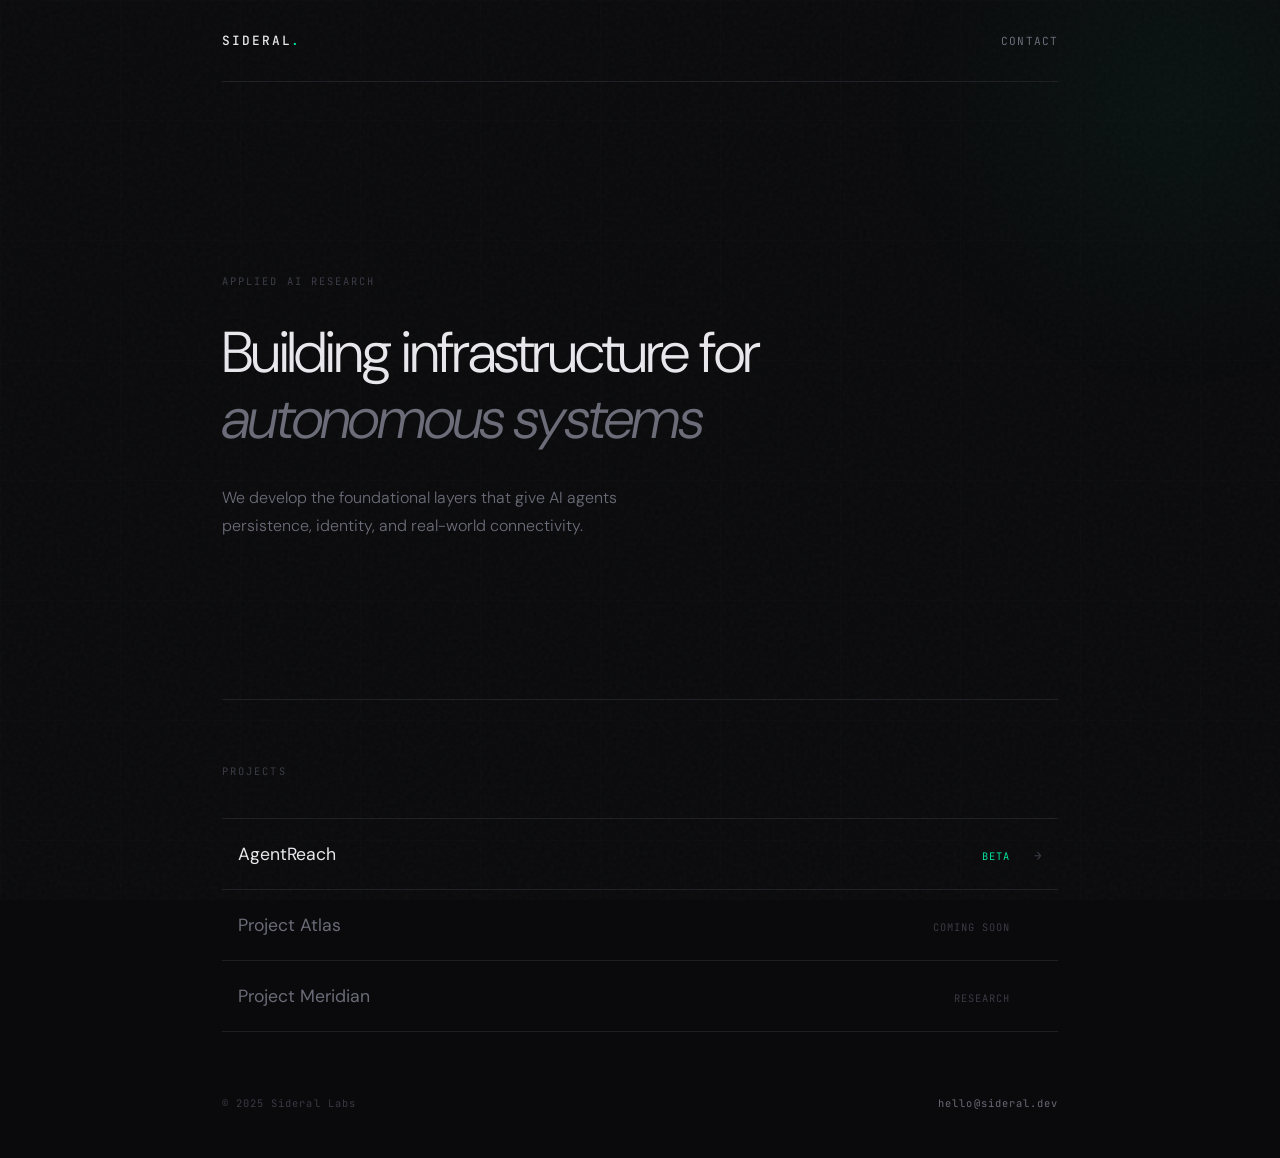
==== index.html @ 16cf985e "initial commit" ====
<!DOCTYPE html>
<html lang="en">
<head>
  <meta charset="UTF-8">
  <meta name="viewport" content="width=device-width, initial-scale=1.0">
  <title>Sideral Labs</title>
  <link rel="preconnect" href="https://fonts.googleapis.com">
  <link rel="preconnect" href="https://fonts.gstatic.com" crossorigin>
  <link href="https://fonts.googleapis.com/css2?family=DM+Sans:ital,opsz,wght@0,9..40,300;0,9..40,400;0,9..40,500;1,9..40,300&family=JetBrains+Mono:wght@300;400;500&display=swap" rel="stylesheet">
  <style>
    *, *::before, *::after { margin: 0; padding: 0; box-sizing: border-box; }

    :root {
      --bg: #0a0a0c;
      --bg-raised: #111114;
      --border: #1e1e24;
      --text: #e8e8ed;
      --text-dim: #6b6b78;
      --text-muted: #3a3a45;
      --accent: #00E5A0;
      --accent-dim: rgba(0, 229, 160, 0.08);
      --mono: 'JetBrains Mono', monospace;
      --sans: 'DM Sans', sans-serif;
    }

    html { font-size: 16px; scroll-behavior: smooth; }

    body {
      background: var(--bg);
      color: var(--text);
      font-family: var(--sans);
      min-height: 100vh;
      overflow-x: hidden;
      position: relative;
    }

    /* Noise overlay */
    body::before {
      content: '';
      position: fixed;
      inset: 0;
      background-image: url("data:image/svg+xml,%3Csvg viewBox='0 0 256 256' xmlns='http://www.w3.org/2000/svg'%3E%3Cfilter id='n'%3E%3CfeTurbulence type='fractalNoise' baseFrequency='0.9' numOctaves='4' stitchTiles='stitch'/%3E%3C/filter%3E%3Crect width='100%25' height='100%25' filter='url(%23n)' opacity='0.03'/%3E%3C/svg%3E");
      pointer-events: none;
      z-index: 9999;
    }

    /* Subtle grid lines */
    body::after {
      content: '';
      position: fixed;
      inset: 0;
      background-image:
        linear-gradient(var(--border) 1px, transparent 1px),
        linear-gradient(90deg, var(--border) 1px, transparent 1px);
      background-size: 120px 120px;
      opacity: 0.15;
      pointer-events: none;
      z-index: 0;
    }

    .container {
      position: relative;
      z-index: 1;
      max-width: 900px;
      margin: 0 auto;
      padding: 0 2rem;
    }

    /* ---- NAV ---- */
    nav {
      padding: 2rem 0;
      display: flex;
      align-items: center;
      justify-content: space-between;
      border-bottom: 1px solid var(--border);
    }

    .logo {
      font-family: var(--mono);
      font-weight: 500;
      font-size: 0.8rem;
      letter-spacing: 0.15em;
      text-transform: uppercase;
      color: var(--text);
      text-decoration: none;
    }

    .logo span {
      color: var(--accent);
    }

    nav a.nav-link {
      font-family: var(--mono);
      font-size: 0.7rem;
      letter-spacing: 0.1em;
      text-transform: uppercase;
      color: var(--text-dim);
      text-decoration: none;
      transition: color 0.3s;
    }

    nav a.nav-link:hover {
      color: var(--accent);
    }

    /* ---- HERO ---- */
    .hero {
      padding: 12rem 0 6rem;
      position: relative;
    }

    .hero-label {
      font-family: var(--mono);
      font-size: 0.65rem;
      letter-spacing: 0.2em;
      text-transform: uppercase;
      color: var(--text-muted);
      margin-bottom: 2rem;
      opacity: 0;
      animation: fadeUp 0.8s ease forwards 0.2s;
    }

    .hero h1 {
      font-family: var(--sans);
      font-weight: 300;
      font-size: clamp(2.4rem, 5vw, 3.6rem);
      line-height: 1.15;
      letter-spacing: -0.03em;
      max-width: 600px;
      opacity: 0;
      animation: fadeUp 0.8s ease forwards 0.4s;
    }

    .hero h1 em {
      font-style: italic;
      color: var(--text-dim);
    }

    .hero-sub {
      margin-top: 2rem;
      font-size: 1rem;
      font-weight: 300;
      color: var(--text-dim);
      line-height: 1.7;
      max-width: 440px;
      opacity: 0;
      animation: fadeUp 0.8s ease forwards 0.6s;
    }

    /* ---- DIVIDER ---- */
    .divider {
      height: 1px;
      background: var(--border);
      margin: 4rem 0;
    }

    /* ---- PROJECTS ---- */
    .projects-header {
      font-family: var(--mono);
      font-size: 0.65rem;
      letter-spacing: 0.2em;
      text-transform: uppercase;
      color: var(--text-muted);
      margin-bottom: 2.5rem;
      opacity: 0;
      animation: fadeUp 0.8s ease forwards 0.8s;
    }

    .project-list {
      list-style: none;
      opacity: 0;
      animation: fadeUp 0.8s ease forwards 1s;
    }

    .project-item {
      display: flex;
      align-items: baseline;
      justify-content: space-between;
      padding: 1.5rem 0;
      border-top: 1px solid var(--border);
      text-decoration: none;
      color: inherit;
      transition: background 0.3s;
      cursor: pointer;
      position: relative;
    }

    .project-item:last-child {
      border-bottom: 1px solid var(--border);
    }

    .project-item::before {
      content: '';
      position: absolute;
      inset: 0;
      background: var(--accent-dim);
      opacity: 0;
      transition: opacity 0.3s;
    }

    .project-item:hover::before {
      opacity: 1;
    }

    .project-item:hover .project-name {
      color: var(--accent);
    }

    .project-item:hover .project-arrow {
      transform: translateX(4px);
      color: var(--accent);
    }

    .project-name {
      font-family: var(--sans);
      font-weight: 400;
      font-size: 1.1rem;
      transition: color 0.3s;
      position: relative;
      z-index: 1;
      padding-left: 1rem;
    }

    .project-meta {
      display: flex;
      align-items: center;
      gap: 1.5rem;
      position: relative;
      z-index: 1;
      padding-right: 1rem;
    }

    .project-status {
      font-family: var(--mono);
      font-size: 0.65rem;
      letter-spacing: 0.1em;
      text-transform: uppercase;
      color: var(--text-muted);
    }

    .project-status.active {
      color: var(--accent);
    }

    .project-arrow {
      font-family: var(--mono);
      font-size: 0.8rem;
      color: var(--text-muted);
      transition: transform 0.3s, color 0.3s;
    }

    /* ---- FOOTER ---- */
    footer {
      padding: 4rem 0 3rem;
      display: flex;
      align-items: center;
      justify-content: space-between;
      opacity: 0;
      animation: fadeUp 0.8s ease forwards 1.2s;
    }

    footer .copyright {
      font-family: var(--mono);
      font-size: 0.65rem;
      letter-spacing: 0.1em;
      color: var(--text-muted);
    }

    footer .contact {
      font-family: var(--mono);
      font-size: 0.65rem;
      letter-spacing: 0.1em;
      color: var(--text-dim);
      text-decoration: none;
      transition: color 0.3s;
    }

    footer .contact:hover {
      color: var(--accent);
    }

    /* ---- GLOW ---- */
    .glow {
      position: fixed;
      top: -200px;
      right: -200px;
      width: 600px;
      height: 600px;
      background: radial-gradient(circle, rgba(0, 229, 160, 0.04) 0%, transparent 70%);
      pointer-events: none;
      z-index: 0;
    }

    /* ---- ANIMATIONS ---- */
    @keyframes fadeUp {
      from { opacity: 0; transform: translateY(16px); }
      to { opacity: 1; transform: translateY(0); }
    }

    /* ---- RESPONSIVE ---- */
    @media (max-width: 600px) {
      .hero { padding: 6rem 0 4rem; }
      .project-meta { gap: 0.8rem; }
      .project-status { display: none; }
      footer { flex-direction: column; gap: 1rem; align-items: flex-start; }
    }
  </style>
</head>
<body>
  <div class="glow"></div>
  <div class="container">
    <nav>
      <a href="/" class="logo">Sideral<span>.</span></a>
      <a href="mailto:hello@sideral.dev" class="nav-link">Contact</a>
    </nav>

    <section class="hero">
      <p class="hero-label">Applied AI Research</p>
      <h1>Building infrastructure for <em>autonomous systems</em></h1>
      <p class="hero-sub">We develop the foundational layers that give AI agents persistence, identity, and real-world connectivity.</p>
    </section>

    <div class="divider"></div>

    <p class="projects-header">Projects</p>

    <ul class="project-list">
      <a href="/agentreach.html" class="project-item">
        <span class="project-name">AgentReach</span>
        <span class="project-meta">
          <span class="project-status active">Beta</span>
          <span class="project-arrow">→</span>
        </span>
      </a>
      <div class="project-item" style="cursor: default;">
        <span class="project-name" style="color: var(--text-dim);">Project Atlas</span>
        <span class="project-meta">
          <span class="project-status">Coming soon</span>
          <span class="project-arrow" style="visibility: hidden;">→</span>
        </span>
      </div>
      <div class="project-item" style="cursor: default;">
        <span class="project-name" style="color: var(--text-dim);">Project Meridian</span>
        <span class="project-meta">
          <span class="project-status">Research</span>
          <span class="project-arrow" style="visibility: hidden;">→</span>
        </span>
      </div>
    </ul>

    <footer>
      <span class="copyright">© 2025 Sideral Labs</span>
      <a href="mailto:hello@sideral.dev" class="contact">hello@sideral.dev</a>
    </footer>
  </div>
</body>
</html>
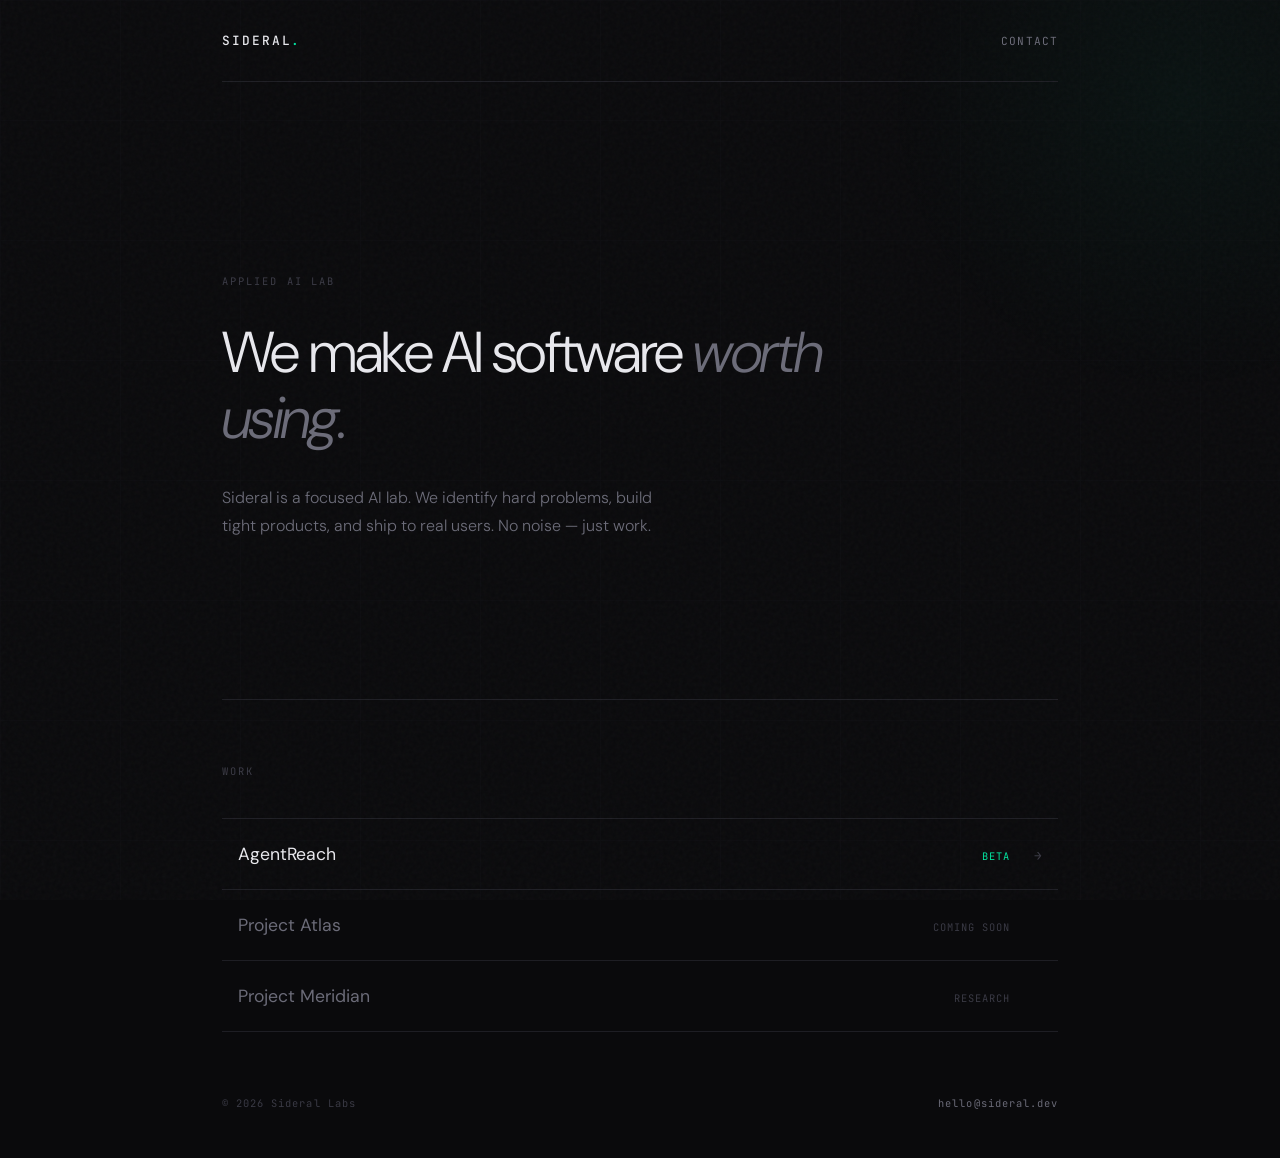
==== commit c085f010: "Refresh copy for AI lab positioning, fix form and copyright - index.html: sharpen hero copy to posit" ====
--- a/index.html
+++ b/index.html
@@ -315,14 +315,14 @@
     </nav>
 
     <section class="hero">
-      <p class="hero-label">Applied AI Research</p>
-      <h1>Building infrastructure for <em>autonomous systems</em></h1>
-      <p class="hero-sub">We develop the foundational layers that give AI agents persistence, identity, and real-world connectivity.</p>
+      <p class="hero-label">Applied AI Lab</p>
+      <h1>We make AI software <em>worth using.</em></h1>
+      <p class="hero-sub">Sideral is a focused AI lab. We identify hard problems, build tight products, and ship to real users. No noise — just work.</p>
     </section>
 
     <div class="divider"></div>
 
-    <p class="projects-header">Projects</p>
+    <p class="projects-header">Work</p>
 
     <ul class="project-list">
       <a href="/agentreach.html" class="project-item">
@@ -349,7 +349,7 @@
     </ul>
 
     <footer>
-      <span class="copyright">© 2025 Sideral Labs</span>
+      <span class="copyright">© 2026 Sideral Labs</span>
       <a href="mailto:hello@sideral.dev" class="contact">hello@sideral.dev</a>
     </footer>
   </div>
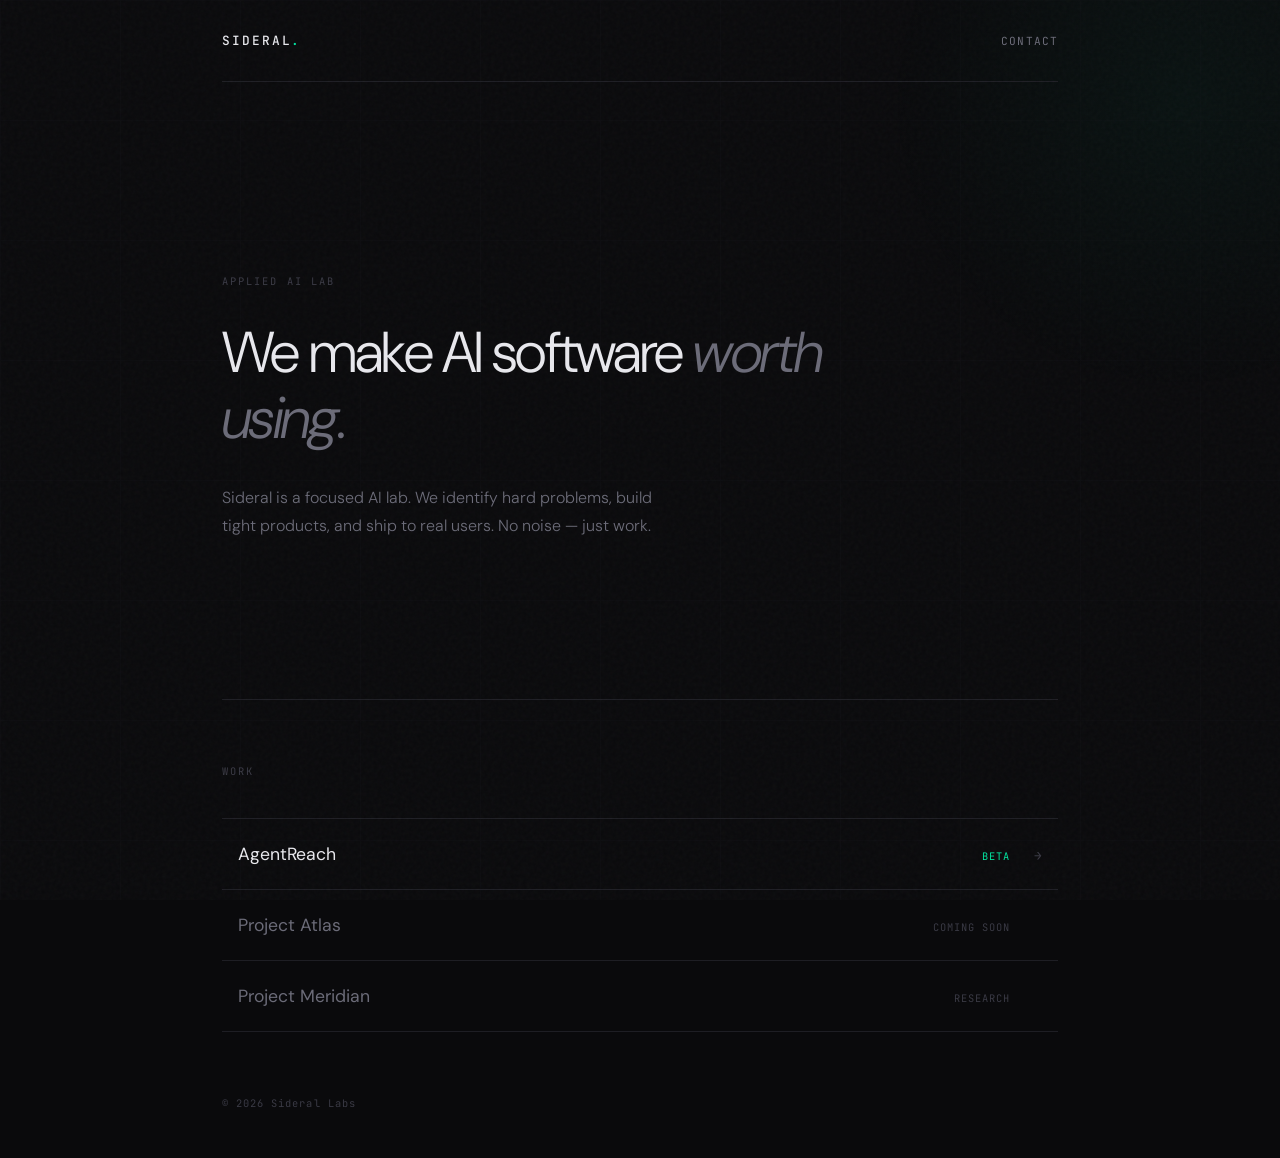
==== commit 58e06308: "Improve beta form UX and remove email contact links - Add optional "What are you building?" field to" ====
--- a/index.html
+++ b/index.html
@@ -350,7 +350,6 @@
 
     <footer>
       <span class="copyright">© 2026 Sideral Labs</span>
-      <a href="mailto:hello@sideral.dev" class="contact">hello@sideral.dev</a>
     </footer>
   </div>
 </body>
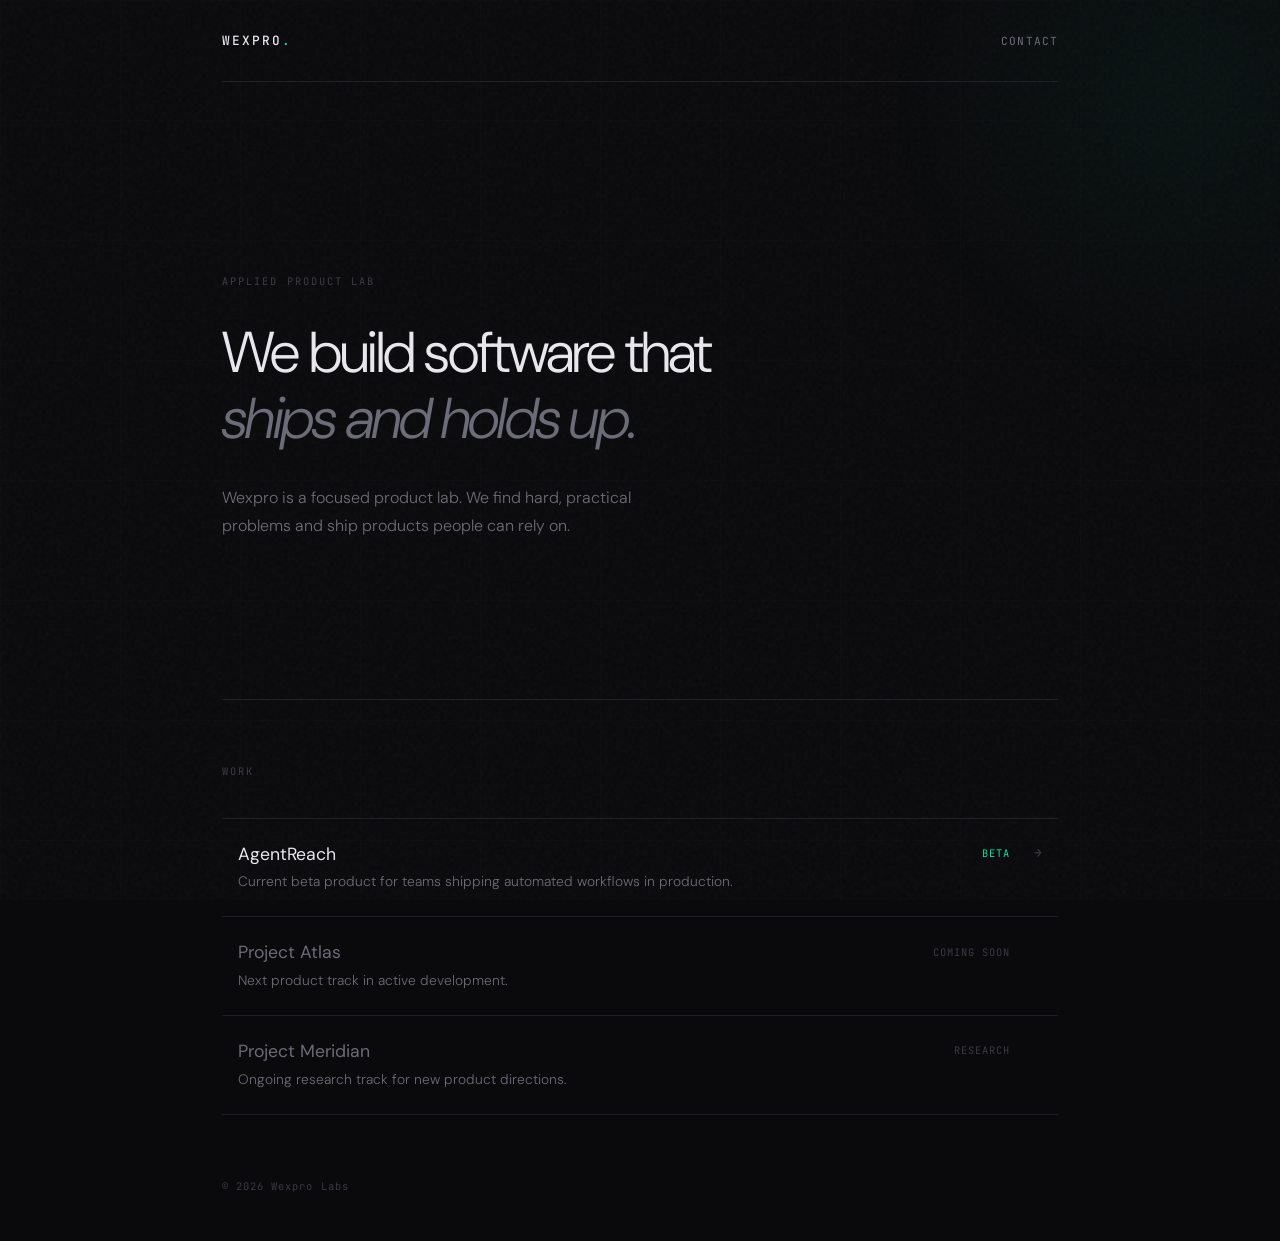
==== commit 5eb072dd: "update lab landing page as well" ====
--- a/index.html
+++ b/index.html
@@ -3,7 +3,8 @@
 <head>
   <meta charset="UTF-8">
   <meta name="viewport" content="width=device-width, initial-scale=1.0">
-  <title>Sideral Labs</title>
+  <title>Wexpro Labs</title>
+  <meta name="description" content="Wexpro Labs is a focused product lab. We build, test, and ship software products from first concept to production.">
   <link rel="preconnect" href="https://fonts.googleapis.com">
   <link rel="preconnect" href="https://fonts.gstatic.com" crossorigin>
   <link href="https://fonts.googleapis.com/css2?family=DM+Sans:ital,opsz,wght@0,9..40,300;0,9..40,400;0,9..40,500;1,9..40,300&family=JetBrains+Mono:wght@300;400;500&display=swap" rel="stylesheet">
@@ -172,9 +173,13 @@
       animation: fadeUp 0.8s ease forwards 1s;
     }
 
+    .project-list > li {
+      list-style: none;
+    }
+
     .project-item {
       display: flex;
-      align-items: baseline;
+      align-items: flex-start;
       justify-content: space-between;
       padding: 1.5rem 0;
       border-top: 1px solid var(--border);
@@ -185,7 +190,7 @@
       position: relative;
     }
 
-    .project-item:last-child {
+    .project-list > li:last-child .project-item {
       border-bottom: 1px solid var(--border);
     }
 
@@ -211,6 +216,26 @@
       color: var(--accent);
     }
 
+    .project-item:hover .project-desc {
+      color: var(--text);
+    }
+
+    .project-item--static {
+      cursor: default;
+    }
+
+    .project-item--static::before {
+      display: none;
+    }
+
+    .project-name--muted {
+      color: var(--text-dim);
+    }
+
+    .project-arrow--hidden {
+      visibility: hidden;
+    }
+
     .project-name {
       font-family: var(--sans);
       font-weight: 400;
@@ -218,7 +243,24 @@
       transition: color 0.3s;
       position: relative;
       z-index: 1;
+    }
+
+    .project-main {
+      display: flex;
+      flex-direction: column;
+      gap: 0.35rem;
       padding-left: 1rem;
+      position: relative;
+      z-index: 1;
+      max-width: 620px;
+    }
+
+    .project-desc {
+      font-size: 0.86rem;
+      font-weight: 300;
+      line-height: 1.6;
+      color: var(--text-dim);
+      transition: color 0.3s;
     }
 
     .project-meta {
@@ -228,6 +270,7 @@
       position: relative;
       z-index: 1;
       padding-right: 1rem;
+      margin-top: 0.1rem;
     }
 
     .project-status {
@@ -302,6 +345,8 @@
       .hero { padding: 6rem 0 4rem; }
       .project-meta { gap: 0.8rem; }
       .project-status { display: none; }
+      .project-main { max-width: 100%; }
+      .project-desc { font-size: 0.82rem; }
       footer { flex-direction: column; gap: 1rem; align-items: flex-start; }
     }
   </style>
@@ -310,14 +355,14 @@
   <div class="glow"></div>
   <div class="container">
     <nav>
-      <a href="/" class="logo">Sideral<span>.</span></a>
-      <a href="mailto:hello@sideral.dev" class="nav-link">Contact</a>
+      <a href="/" class="logo">Wexpro<span>.</span></a>
+      <a href="mailto:hello@Wexpro.dev" class="nav-link">Contact</a>
     </nav>
 
     <section class="hero">
-      <p class="hero-label">Applied AI Lab</p>
-      <h1>We make AI software <em>worth using.</em></h1>
-      <p class="hero-sub">Sideral is a focused AI lab. We identify hard problems, build tight products, and ship to real users. No noise — just work.</p>
+      <p class="hero-label">Applied Product Lab</p>
+      <h1>We build software that <em>ships and holds up.</em></h1>
+      <p class="hero-sub">Wexpro is a focused product lab. We find hard, practical problems and ship products people can rely on.</p>
     </section>
 
     <div class="divider"></div>
@@ -325,31 +370,46 @@
     <p class="projects-header">Work</p>
 
     <ul class="project-list">
-      <a href="/agentreach.html" class="project-item">
-        <span class="project-name">AgentReach</span>
-        <span class="project-meta">
-          <span class="project-status active">Beta</span>
-          <span class="project-arrow">→</span>
-        </span>
-      </a>
-      <div class="project-item" style="cursor: default;">
-        <span class="project-name" style="color: var(--text-dim);">Project Atlas</span>
-        <span class="project-meta">
-          <span class="project-status">Coming soon</span>
-          <span class="project-arrow" style="visibility: hidden;">→</span>
-        </span>
-      </div>
-      <div class="project-item" style="cursor: default;">
-        <span class="project-name" style="color: var(--text-dim);">Project Meridian</span>
-        <span class="project-meta">
-          <span class="project-status">Research</span>
-          <span class="project-arrow" style="visibility: hidden;">→</span>
-        </span>
-      </div>
+      <li>
+        <a href="/agentreach.html" class="project-item">
+          <div class="project-main">
+            <span class="project-name">AgentReach</span>
+            <p class="project-desc">Current beta product for teams shipping automated workflows in production.</p>
+          </div>
+          <span class="project-meta">
+            <span class="project-status active">Beta</span>
+            <span class="project-arrow">→</span>
+          </span>
+        </a>
+      </li>
+      <li>
+        <div class="project-item project-item--static">
+          <div class="project-main">
+            <span class="project-name project-name--muted">Project Atlas</span>
+            <p class="project-desc">Next product track in active development.</p>
+          </div>
+          <span class="project-meta">
+            <span class="project-status">Coming soon</span>
+            <span class="project-arrow project-arrow--hidden">→</span>
+          </span>
+        </div>
+      </li>
+      <li>
+        <div class="project-item project-item--static">
+          <div class="project-main">
+            <span class="project-name project-name--muted">Project Meridian</span>
+            <p class="project-desc">Ongoing research track for new product directions.</p>
+          </div>
+          <span class="project-meta">
+            <span class="project-status">Research</span>
+            <span class="project-arrow project-arrow--hidden">→</span>
+          </span>
+        </div>
+      </li>
     </ul>
 
     <footer>
-      <span class="copyright">© 2026 Sideral Labs</span>
+      <span class="copyright">© 2026 Wexpro Labs</span>
     </footer>
   </div>
 </body>
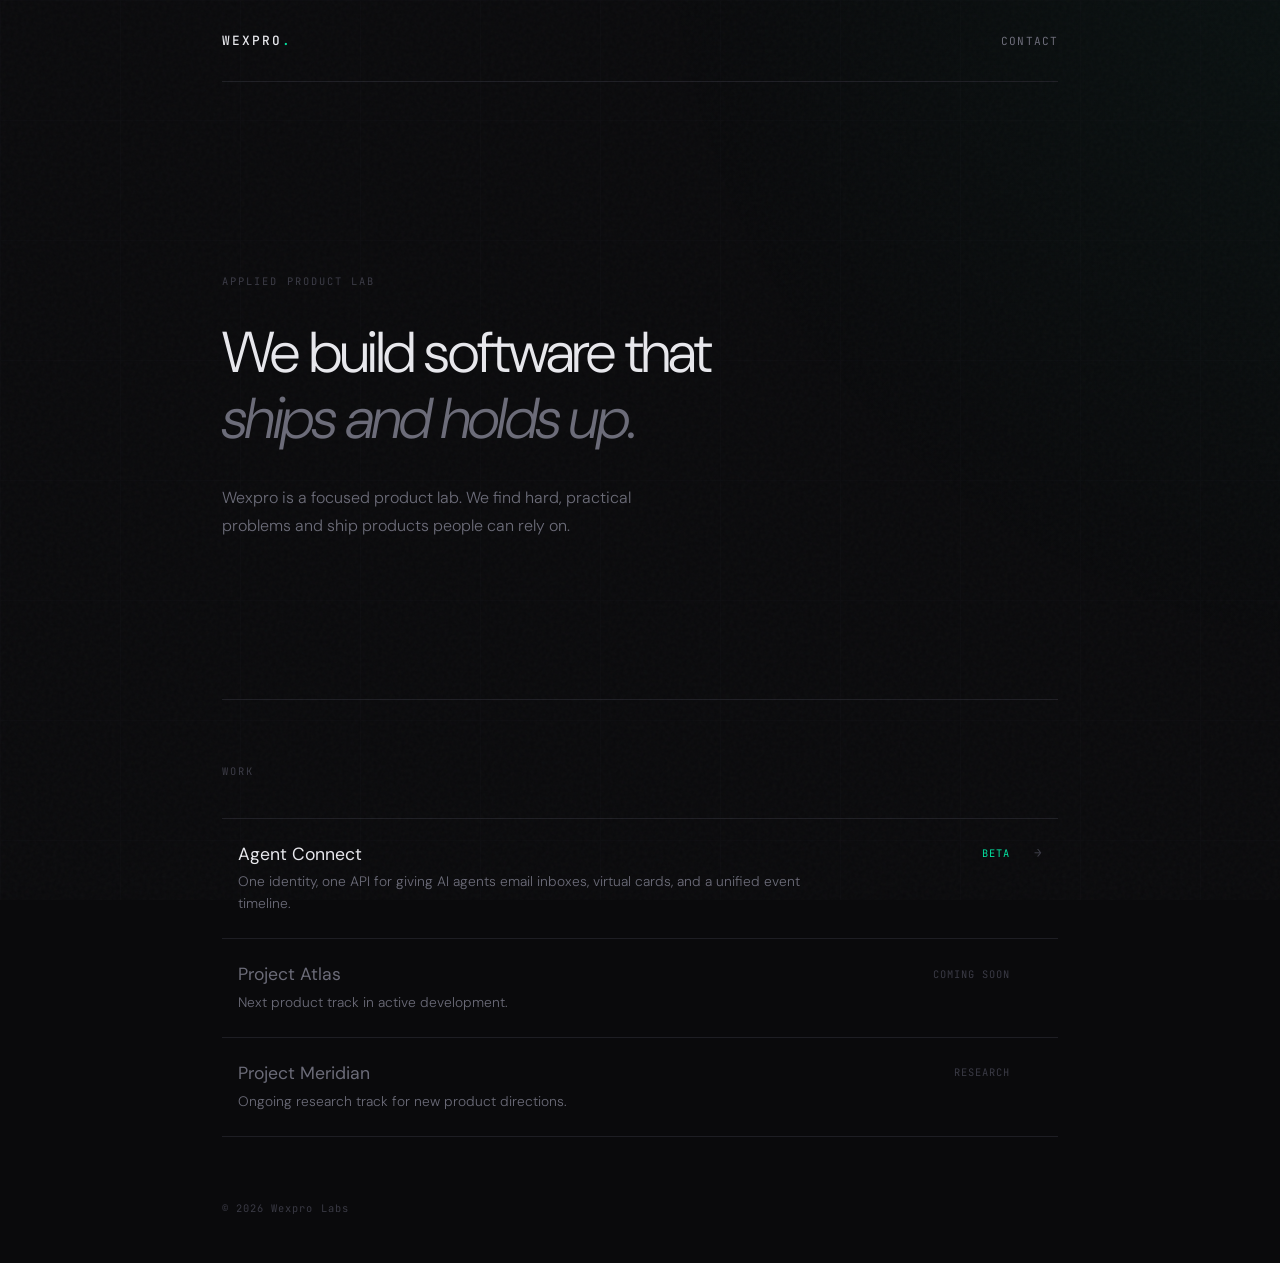
==== commit 0a1bc155: "Rewrite Agent Connect landing page copy for early-stage positioning - Sharper hero: outcome-driven h" ====
--- a/index.html
+++ b/index.html
@@ -24,7 +24,16 @@
       --sans: 'DM Sans', sans-serif;
     }
 
-    html { font-size: 16px; scroll-behavior: smooth; }
+    html {
+      font-size: 16px;
+      scroll-behavior: smooth;
+      max-width: 100%;
+      overflow-x: hidden;
+    }
+
+    @supports (overflow: clip) {
+      html { overflow-x: clip; }
+    }
 
     body {
       background: var(--bg);
@@ -32,6 +41,7 @@
       font-family: var(--sans);
       min-height: 100vh;
       overflow-x: hidden;
+      max-width: 100%;
       position: relative;
     }
 
@@ -325,11 +335,8 @@
     /* ---- GLOW ---- */
     .glow {
       position: fixed;
-      top: -200px;
-      right: -200px;
-      width: 600px;
-      height: 600px;
-      background: radial-gradient(circle, rgba(0, 229, 160, 0.04) 0%, transparent 70%);
+      inset: 0;
+      background: radial-gradient(circle at 110% -10%, rgba(0, 229, 160, 0.04) 0%, transparent 45%);
       pointer-events: none;
       z-index: 0;
     }
@@ -340,12 +347,27 @@
       to { opacity: 1; transform: translateY(0); }
     }
 
+    @media (prefers-reduced-motion: reduce) {
+      html { scroll-behavior: auto; }
+      *, *::before, *::after {
+        animation-duration: 0.01ms !important;
+        animation-iteration-count: 1 !important;
+        transition-duration: 0.01ms !important;
+      }
+      body::before,
+      body::after {
+        display: none;
+      }
+    }
+
     /* ---- RESPONSIVE ---- */
     @media (max-width: 600px) {
+      .container { padding: 0 1.25rem; }
       .hero { padding: 6rem 0 4rem; }
       .project-meta { gap: 0.8rem; }
       .project-status { display: none; }
-      .project-main { max-width: 100%; }
+      .project-main { max-width: 100%; padding-left: 0; }
+      .project-meta { padding-right: 0; }
       .project-desc { font-size: 0.82rem; }
       footer { flex-direction: column; gap: 1rem; align-items: flex-start; }
     }
@@ -356,7 +378,7 @@
   <div class="container">
     <nav>
       <a href="/" class="logo">Wexpro<span>.</span></a>
-      <a href="mailto:hello@Wexpro.dev" class="nav-link">Contact</a>
+      <a href="mailto:samin@wexprolabs.com" class="nav-link">Contact</a>
     </nav>
 
     <section class="hero">
@@ -371,10 +393,10 @@
 
     <ul class="project-list">
       <li>
-        <a href="/agentreach.html" class="project-item">
+        <a href="/agentconnect" class="project-item">
           <div class="project-main">
-            <span class="project-name">AgentReach</span>
-            <p class="project-desc">Current beta product for teams shipping automated workflows in production.</p>
+            <span class="project-name">Agent Connect</span>
+            <p class="project-desc">One identity, one API for giving AI agents email inboxes, virtual cards, and a unified event timeline.</p>
           </div>
           <span class="project-meta">
             <span class="project-status active">Beta</span>
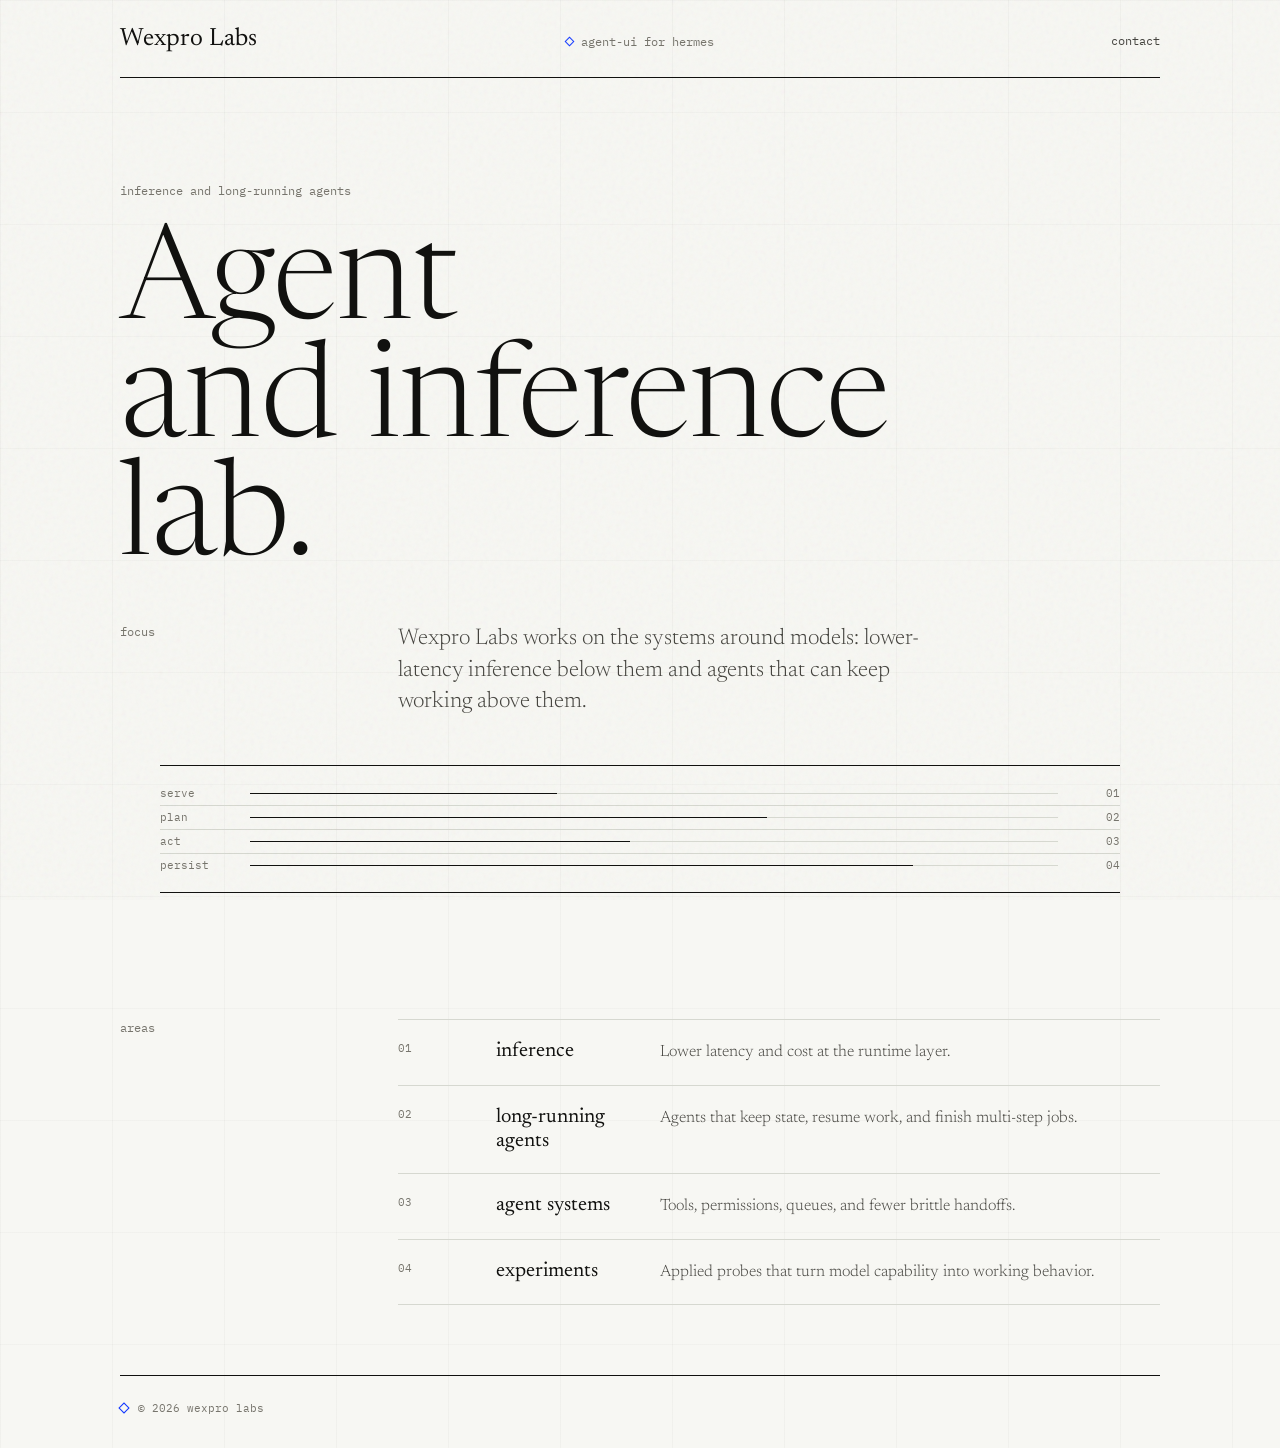
==== commit 3948a187: "progress" ====
--- a/index.html
+++ b/index.html
@@ -4,434 +4,478 @@
   <meta charset="UTF-8">
   <meta name="viewport" content="width=device-width, initial-scale=1.0">
   <title>Wexpro Labs</title>
-  <meta name="description" content="Wexpro Labs is a focused product lab. We build, test, and ship software products from first concept to production.">
+  <meta name="description" content="Wexpro Labs builds inference systems and long-running agents for useful AI software.">
+  <meta name="theme-color" content="#f7f7f3">
+  <link rel="icon" href="data:image/svg+xml,%3Csvg xmlns='http://www.w3.org/2000/svg' viewBox='0 0 32 32'%3E%3Crect width='32' height='32' rx='5' fill='%23f7f7f3'/%3E%3Cpath d='M16 5 27 16 16 27 5 16z' fill='none' stroke='%231238ff' stroke-width='3'/%3E%3C/svg%3E">
   <link rel="preconnect" href="https://fonts.googleapis.com">
   <link rel="preconnect" href="https://fonts.gstatic.com" crossorigin>
-  <link href="https://fonts.googleapis.com/css2?family=DM+Sans:ital,opsz,wght@0,9..40,300;0,9..40,400;0,9..40,500;1,9..40,300&family=JetBrains+Mono:wght@300;400;500&display=swap" rel="stylesheet">
+  <link href="https://fonts.googleapis.com/css2?family=IBM+Plex+Mono:wght@400;500&amp;family=Newsreader:opsz,wght@6..72,300;6..72,400;6..72,500&amp;display=swap" rel="stylesheet">
   <style>
-    *, *::before, *::after { margin: 0; padding: 0; box-sizing: border-box; }
+    *, *::before, *::after {
+      box-sizing: border-box;
+    }
 
     :root {
-      --bg: #0a0a0c;
-      --bg-raised: #111114;
-      --border: #1e1e24;
-      --text: #e8e8ed;
-      --text-dim: #6b6b78;
-      --text-muted: #3a3a45;
-      --accent: #00E5A0;
-      --accent-dim: rgba(0, 229, 160, 0.08);
-      --mono: 'JetBrains Mono', monospace;
-      --sans: 'DM Sans', sans-serif;
+      color-scheme: light;
+      --paper: #f7f7f3;
+      --ink: #11110f;
+      --soft: #45443f;
+      --muted: #77756d;
+      --line: #d6d8d0;
+      --strong-line: #11110f;
+      --signal: #1238ff;
+      --serif: "Newsreader", Georgia, serif;
+      --mono: "IBM Plex Mono", "Courier New", monospace;
     }
 
     html {
+      min-height: 100%;
+      background: var(--paper);
+      color: var(--ink);
       font-size: 16px;
-      scroll-behavior: smooth;
-      max-width: 100%;
-      overflow-x: hidden;
-    }
-
-    @supports (overflow: clip) {
-      html { overflow-x: clip; }
+      text-rendering: optimizeLegibility;
+      -webkit-font-smoothing: antialiased;
     }
 
     body {
-      background: var(--bg);
-      color: var(--text);
-      font-family: var(--sans);
       min-height: 100vh;
-      overflow-x: hidden;
-      max-width: 100%;
-      position: relative;
-    }
-
-    /* Noise overlay */
+      margin: 0;
+      background:
+        linear-gradient(90deg, rgba(17, 17, 15, 0.028) 1px, transparent 1px),
+        linear-gradient(180deg, rgba(17, 17, 15, 0.024) 1px, transparent 1px),
+        var(--paper);
+      background-size: 112px 112px;
+      font-family: var(--serif);
+    }
+
     body::before {
-      content: '';
+      content: "";
       position: fixed;
       inset: 0;
-      background-image: url("data:image/svg+xml,%3Csvg viewBox='0 0 256 256' xmlns='http://www.w3.org/2000/svg'%3E%3Cfilter id='n'%3E%3CfeTurbulence type='fractalNoise' baseFrequency='0.9' numOctaves='4' stitchTiles='stitch'/%3E%3C/filter%3E%3Crect width='100%25' height='100%25' filter='url(%23n)' opacity='0.03'/%3E%3C/svg%3E");
       pointer-events: none;
-      z-index: 9999;
-    }
-
-    /* Subtle grid lines */
-    body::after {
-      content: '';
-      position: fixed;
-      inset: 0;
-      background-image:
-        linear-gradient(var(--border) 1px, transparent 1px),
-        linear-gradient(90deg, var(--border) 1px, transparent 1px);
-      background-size: 120px 120px;
-      opacity: 0.15;
-      pointer-events: none;
-      z-index: 0;
-    }
-
-    .container {
+      background-image: url("data:image/svg+xml,%3Csvg viewBox='0 0 240 240' xmlns='http://www.w3.org/2000/svg'%3E%3Cfilter id='n'%3E%3CfeTurbulence type='fractalNoise' baseFrequency='.82' numOctaves='3' stitchTiles='stitch'/%3E%3C/filter%3E%3Crect width='100%25' height='100%25' filter='url(%23n)' opacity='.05'/%3E%3C/svg%3E");
+      mix-blend-mode: multiply;
+    }
+
+    a {
+      color: inherit;
+      text-decoration-thickness: 1px;
+      text-underline-offset: 0.24em;
+    }
+
+    a:focus-visible {
+      outline: 1px solid var(--ink);
+      outline-offset: 4px;
+    }
+
+    .page {
+      width: min(100% - 48px, 1040px);
+      min-height: 100vh;
+      margin: 0 auto;
+      padding: 28px 0 32px;
+      display: flex;
+      flex-direction: column;
+    }
+
+    .nav {
+      display: grid;
+      grid-template-columns: 1fr auto 1fr;
+      align-items: baseline;
+      gap: 24px;
+      padding-bottom: 24px;
+      border-bottom: 1px solid var(--strong-line);
+    }
+
+    .brand {
+      font-family: var(--serif);
+      font-size: 1.56rem;
+      font-weight: 400;
+      line-height: 1;
+      letter-spacing: 0;
+      text-decoration: none;
+    }
+
+    .nav-center,
+    .contact,
+    .eyebrow,
+    .section-label,
+    .area-index,
+    .sequence-label,
+    .footer {
+      font-family: var(--mono);
+      letter-spacing: 0;
+      text-transform: lowercase;
+    }
+
+    .nav-center {
+      display: inline-flex;
+      align-items: center;
+      gap: 8px;
+      color: var(--muted);
+      font-size: 0.72rem;
+      line-height: 1.5;
+      text-decoration: none;
+    }
+
+    .nav-center::before {
+      content: "";
+      width: 7px;
+      height: 7px;
+      border: 1px solid var(--signal);
+      transform: rotate(45deg);
+    }
+
+    .nav-center:hover {
+      color: var(--signal);
+    }
+
+    .contact {
+      justify-self: end;
+      color: var(--soft);
+      font-size: 0.72rem;
+      line-height: 1.5;
+      text-decoration: none;
+    }
+
+    .contact:hover {
+      color: var(--signal);
+      text-decoration: underline;
+    }
+
+    main {
+      flex: 1;
+    }
+
+    .hero {
+      padding: 104px 0 66px;
+    }
+
+    .eyebrow {
+      margin: 0 0 30px;
+      color: var(--muted);
+      font-size: 0.72rem;
+      line-height: 1.5;
+    }
+
+    h1 {
+      max-width: 940px;
+      margin: 0;
+      font-size: 8.2rem;
+      font-weight: 300;
+      line-height: 0.9;
+      letter-spacing: 0;
+    }
+
+    h1 span {
+      display: block;
+    }
+
+    .intro-grid {
+      display: grid;
+      grid-template-columns: 230px minmax(0, 560px);
+      gap: 48px;
+      margin-top: 40px;
+    }
+
+    .intro {
+      margin: 0;
+      color: var(--soft);
+      font-size: 1.42rem;
+      font-weight: 300;
+      line-height: 1.38;
+      letter-spacing: 0;
+    }
+
+    .sequence {
+      margin-top: 48px;
+      padding: 15px 0;
+      border-top: 1px solid var(--strong-line);
+      border-bottom: 1px solid var(--strong-line);
+    }
+
+    .sequence-row {
+      display: grid;
+      grid-template-columns: 74px minmax(0, 1fr) 46px;
+      align-items: center;
+      gap: 16px;
+      min-height: 24px;
+    }
+
+    .sequence-row + .sequence-row {
+      border-top: 1px solid var(--line);
+    }
+
+    .sequence-row:nth-child(1) {
+      --run: 38%;
+    }
+
+    .sequence-row:nth-child(2) {
+      --run: 64%;
+    }
+
+    .sequence-row:nth-child(3) {
+      --run: 47%;
+    }
+
+    .sequence-row:nth-child(4) {
+      --run: 82%;
+    }
+
+    .sequence-label {
+      color: var(--muted);
+      font-size: 0.68rem;
+      line-height: 1.4;
+    }
+
+    .sequence-line {
       position: relative;
-      z-index: 1;
-      max-width: 900px;
-      margin: 0 auto;
-      padding: 0 2rem;
-    }
-
-    /* ---- NAV ---- */
-    nav {
-      padding: 2rem 0;
+      height: 1px;
+      background: var(--line);
+      overflow: hidden;
+    }
+
+    .sequence-line::after {
+      content: "";
+      position: absolute;
+      inset: 0 auto 0 0;
+      width: var(--run);
+      background: var(--ink);
+    }
+
+    .sequence-value {
+      justify-self: end;
+      color: var(--muted);
+      font-family: var(--mono);
+      font-size: 0.68rem;
+      line-height: 1.4;
+    }
+
+    .areas {
+      display: grid;
+      grid-template-columns: 230px minmax(0, 1fr);
+      gap: 48px;
+      padding: 44px 0 70px;
+    }
+
+    .section-label {
+      margin: 0;
+      color: var(--muted);
+      font-size: 0.72rem;
+      line-height: 1.5;
+    }
+
+    .area-list {
+      display: grid;
+      gap: 0;
+      margin: 0;
+      padding: 0;
+      list-style: none;
+      border-top: 1px solid var(--line);
+    }
+
+    .area {
+      display: grid;
+      grid-template-columns: 74px minmax(116px, 0.28fr) minmax(0, 1fr);
+      gap: 24px;
+      padding: 20px 0;
+      border-bottom: 1px solid var(--line);
+    }
+
+    .area-index {
+      color: var(--muted);
+      font-size: 0.68rem;
+      line-height: 1.5;
+    }
+
+    .area-title {
+      margin: 0;
+      font-family: var(--serif);
+      font-size: 1.28rem;
+      font-weight: 400;
+      line-height: 1.15;
+      letter-spacing: 0;
+    }
+
+    .area-copy {
+      margin: 0;
+      color: var(--soft);
+      font-size: 1.02rem;
+      font-weight: 300;
+      line-height: 1.5;
+      letter-spacing: 0;
+    }
+
+    .footer {
       display: flex;
       align-items: center;
-      justify-content: space-between;
-      border-bottom: 1px solid var(--border);
-    }
-
-    .logo {
-      font-family: var(--mono);
-      font-weight: 500;
-      font-size: 0.8rem;
-      letter-spacing: 0.15em;
-      text-transform: uppercase;
-      color: var(--text);
-      text-decoration: none;
-    }
-
-    .logo span {
-      color: var(--accent);
-    }
-
-    nav a.nav-link {
-      font-family: var(--mono);
-      font-size: 0.7rem;
-      letter-spacing: 0.1em;
-      text-transform: uppercase;
-      color: var(--text-dim);
-      text-decoration: none;
-      transition: color 0.3s;
-    }
-
-    nav a.nav-link:hover {
-      color: var(--accent);
-    }
-
-    /* ---- HERO ---- */
-    .hero {
-      padding: 12rem 0 6rem;
-      position: relative;
-    }
-
-    .hero-label {
-      font-family: var(--mono);
-      font-size: 0.65rem;
-      letter-spacing: 0.2em;
-      text-transform: uppercase;
-      color: var(--text-muted);
-      margin-bottom: 2rem;
-      opacity: 0;
-      animation: fadeUp 0.8s ease forwards 0.2s;
-    }
-
-    .hero h1 {
-      font-family: var(--sans);
-      font-weight: 300;
-      font-size: clamp(2.4rem, 5vw, 3.6rem);
-      line-height: 1.15;
-      letter-spacing: -0.03em;
-      max-width: 600px;
-      opacity: 0;
-      animation: fadeUp 0.8s ease forwards 0.4s;
-    }
-
-    .hero h1 em {
-      font-style: italic;
-      color: var(--text-dim);
-    }
-
-    .hero-sub {
-      margin-top: 2rem;
-      font-size: 1rem;
-      font-weight: 300;
-      color: var(--text-dim);
-      line-height: 1.7;
-      max-width: 440px;
-      opacity: 0;
-      animation: fadeUp 0.8s ease forwards 0.6s;
-    }
-
-    /* ---- DIVIDER ---- */
-    .divider {
-      height: 1px;
-      background: var(--border);
-      margin: 4rem 0;
-    }
-
-    /* ---- PROJECTS ---- */
-    .projects-header {
-      font-family: var(--mono);
-      font-size: 0.65rem;
-      letter-spacing: 0.2em;
-      text-transform: uppercase;
-      color: var(--text-muted);
-      margin-bottom: 2.5rem;
-      opacity: 0;
-      animation: fadeUp 0.8s ease forwards 0.8s;
-    }
-
-    .project-list {
-      list-style: none;
-      opacity: 0;
-      animation: fadeUp 0.8s ease forwards 1s;
-    }
-
-    .project-list > li {
-      list-style: none;
-    }
-
-    .project-item {
-      display: flex;
-      align-items: flex-start;
-      justify-content: space-between;
-      padding: 1.5rem 0;
-      border-top: 1px solid var(--border);
-      text-decoration: none;
-      color: inherit;
-      transition: background 0.3s;
-      cursor: pointer;
-      position: relative;
-    }
-
-    .project-list > li:last-child .project-item {
-      border-bottom: 1px solid var(--border);
-    }
-
-    .project-item::before {
-      content: '';
-      position: absolute;
-      inset: 0;
-      background: var(--accent-dim);
-      opacity: 0;
-      transition: opacity 0.3s;
-    }
-
-    .project-item:hover::before {
-      opacity: 1;
-    }
-
-    .project-item:hover .project-name {
-      color: var(--accent);
-    }
-
-    .project-item:hover .project-arrow {
-      transform: translateX(4px);
-      color: var(--accent);
-    }
-
-    .project-item:hover .project-desc {
-      color: var(--text);
-    }
-
-    .project-item--static {
-      cursor: default;
-    }
-
-    .project-item--static::before {
-      display: none;
-    }
-
-    .project-name--muted {
-      color: var(--text-dim);
-    }
-
-    .project-arrow--hidden {
-      visibility: hidden;
-    }
-
-    .project-name {
-      font-family: var(--sans);
-      font-weight: 400;
-      font-size: 1.1rem;
-      transition: color 0.3s;
-      position: relative;
-      z-index: 1;
-    }
-
-    .project-main {
-      display: flex;
-      flex-direction: column;
-      gap: 0.35rem;
-      padding-left: 1rem;
-      position: relative;
-      z-index: 1;
-      max-width: 620px;
-    }
-
-    .project-desc {
-      font-size: 0.86rem;
-      font-weight: 300;
-      line-height: 1.6;
-      color: var(--text-dim);
-      transition: color 0.3s;
-    }
-
-    .project-meta {
-      display: flex;
-      align-items: center;
-      gap: 1.5rem;
-      position: relative;
-      z-index: 1;
-      padding-right: 1rem;
-      margin-top: 0.1rem;
-    }
-
-    .project-status {
-      font-family: var(--mono);
-      font-size: 0.65rem;
-      letter-spacing: 0.1em;
-      text-transform: uppercase;
-      color: var(--text-muted);
-    }
-
-    .project-status.active {
-      color: var(--accent);
-    }
-
-    .project-arrow {
-      font-family: var(--mono);
-      font-size: 0.8rem;
-      color: var(--text-muted);
-      transition: transform 0.3s, color 0.3s;
-    }
-
-    /* ---- FOOTER ---- */
-    footer {
-      padding: 4rem 0 3rem;
-      display: flex;
-      align-items: center;
-      justify-content: space-between;
-      opacity: 0;
-      animation: fadeUp 0.8s ease forwards 1.2s;
-    }
-
-    footer .copyright {
-      font-family: var(--mono);
-      font-size: 0.65rem;
-      letter-spacing: 0.1em;
-      color: var(--text-muted);
-    }
-
-    footer .contact {
-      font-family: var(--mono);
-      font-size: 0.65rem;
-      letter-spacing: 0.1em;
-      color: var(--text-dim);
-      text-decoration: none;
-      transition: color 0.3s;
-    }
-
-    footer .contact:hover {
-      color: var(--accent);
-    }
-
-    /* ---- GLOW ---- */
-    .glow {
-      position: fixed;
-      inset: 0;
-      background: radial-gradient(circle at 110% -10%, rgba(0, 229, 160, 0.04) 0%, transparent 45%);
-      pointer-events: none;
-      z-index: 0;
-    }
-
-    /* ---- ANIMATIONS ---- */
-    @keyframes fadeUp {
-      from { opacity: 0; transform: translateY(16px); }
-      to { opacity: 1; transform: translateY(0); }
-    }
-
-    @media (prefers-reduced-motion: reduce) {
-      html { scroll-behavior: auto; }
-      *, *::before, *::after {
-        animation-duration: 0.01ms !important;
-        animation-iteration-count: 1 !important;
-        transition-duration: 0.01ms !important;
-      }
-      body::before,
-      body::after {
-        display: none;
-      }
-    }
-
-    /* ---- RESPONSIVE ---- */
-    @media (max-width: 600px) {
-      .container { padding: 0 1.25rem; }
-      .hero { padding: 6rem 0 4rem; }
-      .project-meta { gap: 0.8rem; }
-      .project-status { display: none; }
-      .project-main { max-width: 100%; padding-left: 0; }
-      .project-meta { padding-right: 0; }
-      .project-desc { font-size: 0.82rem; }
-      footer { flex-direction: column; gap: 1rem; align-items: flex-start; }
+      gap: 10px;
+      padding-top: 24px;
+      border-top: 1px solid var(--strong-line);
+      color: var(--muted);
+      font-size: 0.68rem;
+      line-height: 1.5;
+    }
+
+    .mark {
+      width: 8px;
+      height: 8px;
+      border: 1px solid var(--signal);
+      transform: rotate(45deg);
+    }
+
+    @media (max-width: 860px) {
+      .hero {
+        padding: 86px 0 62px;
+      }
+
+      h1 {
+        font-size: 5.75rem;
+      }
+
+      .intro-grid,
+      .areas {
+        grid-template-columns: 170px minmax(0, 1fr);
+        gap: 32px;
+      }
+
+      .area {
+        grid-template-columns: 54px minmax(108px, 0.3fr) minmax(0, 1fr);
+        gap: 18px;
+      }
+    }
+
+    @media (max-width: 640px) {
+      .page {
+        width: min(100% - 30px, 1040px);
+        padding-top: 22px;
+      }
+
+      .nav {
+        grid-template-columns: 1fr auto;
+        gap: 8px 18px;
+      }
+
+      .nav-center {
+        grid-column: 1 / -1;
+        grid-row: 2;
+      }
+
+      .hero {
+        padding: 62px 0 44px;
+      }
+
+      h1 {
+        font-size: 3.55rem;
+        line-height: 0.96;
+      }
+
+      .intro-grid,
+      .areas {
+        grid-template-columns: 1fr;
+        gap: 18px;
+      }
+
+      .intro {
+        font-size: 1.2rem;
+      }
+
+      .sequence {
+        margin-top: 32px;
+        padding: 12px 0;
+      }
+
+      .sequence-row {
+        grid-template-columns: 62px minmax(0, 1fr) 34px;
+        gap: 12px;
+        min-height: 22px;
+      }
+
+      .area {
+        grid-template-columns: 42px minmax(0, 1fr);
+        gap: 8px 16px;
+      }
+
+      .area-copy {
+        grid-column: 2;
+      }
     }
   </style>
 </head>
 <body>
-  <div class="glow"></div>
-  <div class="container">
-    <nav>
-      <a href="/" class="logo">Wexpro<span>.</span></a>
-      <a href="mailto:samin@wexprolabs.com" class="nav-link">Contact</a>
-    </nav>
-
-    <section class="hero">
-      <p class="hero-label">Applied Product Lab</p>
-      <h1>We build software that <em>ships and holds up.</em></h1>
-      <p class="hero-sub">Wexpro is a focused product lab. We find hard, practical problems and ship products people can rely on.</p>
-    </section>
-
-    <div class="divider"></div>
-
-    <p class="projects-header">Work</p>
-
-    <ul class="project-list">
-      <li>
-        <a href="/agentconnect" class="project-item">
-          <div class="project-main">
-            <span class="project-name">Agent Connect</span>
-            <p class="project-desc">One identity, one API for giving AI agents email inboxes, virtual cards, and a unified event timeline.</p>
+  <div class="page">
+    <header class="nav" aria-label="Primary">
+      <a class="brand" href="index.html">Wexpro Labs</a>
+      <a class="nav-center" href="agent-ui/index.html">agent-UI for Hermes</a>
+      <a class="contact" href="mailto:samin@wexprolabs.com">contact</a>
+    </header>
+
+    <main>
+      <section class="hero" aria-labelledby="page-title">
+        <p class="eyebrow">inference and long-running agents</p>
+        <h1 id="page-title">
+          <span>Agent</span>
+          <span>and inference</span>
+          <span>lab.</span>
+        </h1>
+        <div class="intro-grid">
+          <p class="section-label">focus</p>
+          <p class="intro">Wexpro Labs works on the systems around models: lower-latency inference below them and agents that can keep working above them.</p>
+        </div>
+
+        <figure class="sequence" aria-label="Abstract inference and agent sequence">
+          <div class="sequence-row">
+            <span class="sequence-label">serve</span>
+            <span class="sequence-line"></span>
+            <span class="sequence-value">01</span>
           </div>
-          <span class="project-meta">
-            <span class="project-status active">Beta</span>
-            <span class="project-arrow">→</span>
-          </span>
-        </a>
-      </li>
-      <li>
-        <div class="project-item project-item--static">
-          <div class="project-main">
-            <span class="project-name project-name--muted">Project Atlas</span>
-            <p class="project-desc">Next product track in active development.</p>
+          <div class="sequence-row">
+            <span class="sequence-label">plan</span>
+            <span class="sequence-line"></span>
+            <span class="sequence-value">02</span>
           </div>
-          <span class="project-meta">
-            <span class="project-status">Coming soon</span>
-            <span class="project-arrow project-arrow--hidden">→</span>
-          </span>
-        </div>
-      </li>
-      <li>
-        <div class="project-item project-item--static">
-          <div class="project-main">
-            <span class="project-name project-name--muted">Project Meridian</span>
-            <p class="project-desc">Ongoing research track for new product directions.</p>
+          <div class="sequence-row">
+            <span class="sequence-label">act</span>
+            <span class="sequence-line"></span>
+            <span class="sequence-value">03</span>
           </div>
-          <span class="project-meta">
-            <span class="project-status">Research</span>
-            <span class="project-arrow project-arrow--hidden">→</span>
-          </span>
-        </div>
-      </li>
-    </ul>
-
-    <footer>
-      <span class="copyright">© 2026 Wexpro Labs</span>
+          <div class="sequence-row">
+            <span class="sequence-label">persist</span>
+            <span class="sequence-line"></span>
+            <span class="sequence-value">04</span>
+          </div>
+        </figure>
+      </section>
+
+      <section class="areas" aria-labelledby="areas-title">
+        <p class="section-label" id="areas-title">areas</p>
+        <ul class="area-list">
+          <li class="area">
+            <span class="area-index">01</span>
+            <h2 class="area-title">inference</h2>
+            <p class="area-copy">Lower latency and cost at the runtime layer.</p>
+          </li>
+          <li class="area">
+            <span class="area-index">02</span>
+            <h2 class="area-title">long-running agents</h2>
+            <p class="area-copy">Agents that keep state, resume work, and finish multi-step jobs.</p>
+          </li>
+          <li class="area">
+            <span class="area-index">03</span>
+            <h2 class="area-title">agent systems</h2>
+            <p class="area-copy">Tools, permissions, queues, and fewer brittle handoffs.</p>
+          </li>
+          <li class="area">
+            <span class="area-index">04</span>
+            <h2 class="area-title">experiments</h2>
+            <p class="area-copy">Applied probes that turn model capability into working behavior.</p>
+          </li>
+        </ul>
+      </section>
+    </main>
+
+    <footer class="footer">
+      <span class="mark" aria-hidden="true"></span>
+      <span>&copy; 2026 Wexpro Labs</span>
     </footer>
   </div>
 </body>
